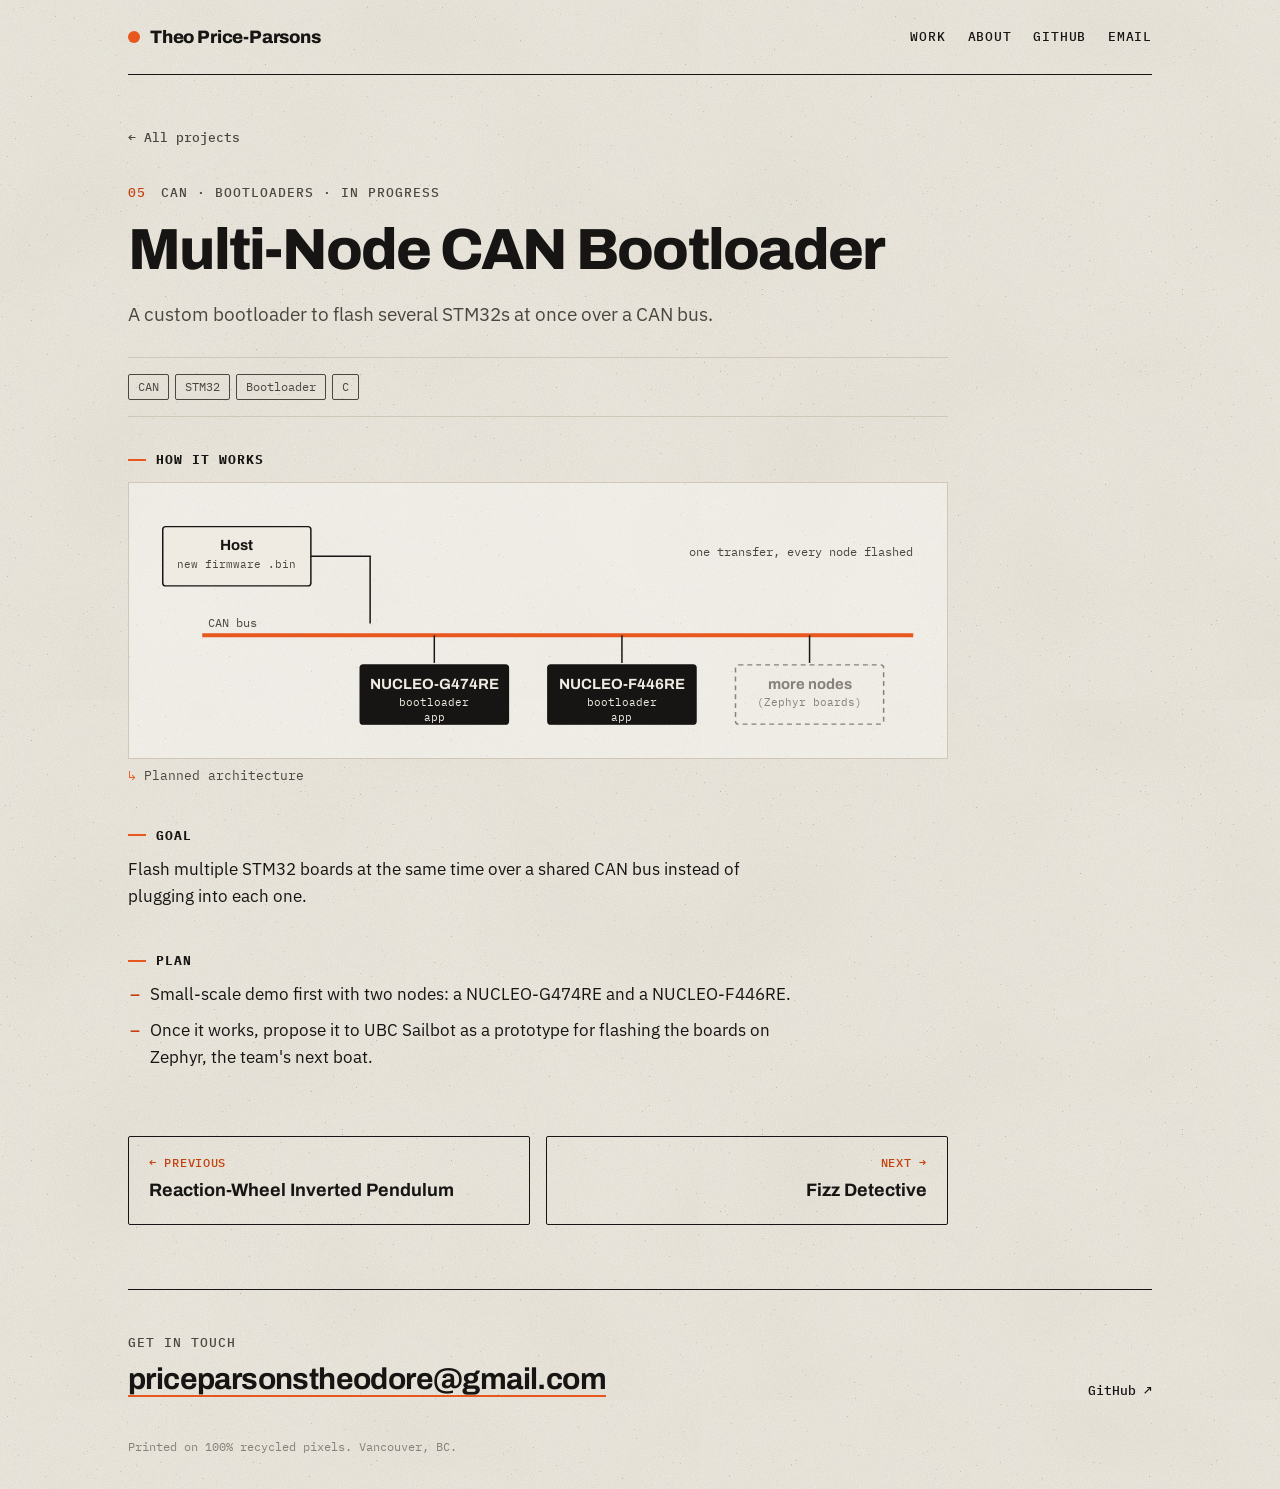
==== projects/can-bootloader.html @ 2ad0d04d "Add project pages, photos and diagrams" ====
<!DOCTYPE html>
<html lang="en">
<head>
<meta charset="UTF-8">
<meta name="viewport" content="width=device-width, initial-scale=1.0">
<title>Multi-Node CAN Bootloader · Theo Price-Parsons</title>
<meta name="description" content="Theo Price-Parsons. Engineering Physics at UBC. Motor control, embedded firmware, PCBs and robotics.">
<link rel="preconnect" href="https://fonts.googleapis.com">
<link rel="preconnect" href="https://fonts.gstatic.com" crossorigin>
<link href="https://fonts.googleapis.com/css2?family=Archivo:wght@500;700;800&family=IBM+Plex+Mono:wght@400;500&family=IBM+Plex+Sans:ital,wght@0,400;0,500;1,400&display=swap" rel="stylesheet">
<link rel="stylesheet" href="../style.css">
</head>
<body>
<div class="sheet">
<header class="top">
  <a class="mark" href="../index.html">Theo Price-Parsons</a>
  <nav><a href="../index.html#work">Work</a><a href="../index.html#about">About</a><a href="https://github.com/TheodorePriceParsons" target="_blank" rel="noopener">GitHub</a><a href="mailto:priceparsonstheodore@gmail.com">Email</a></nav>
</header>

<article class="project">
  <a class="back" href="../index.html#work">← All projects</a>
  <p class="label"><span class="hl-n">05</span> CAN · Bootloaders · In progress</p>
  <h1>Multi-Node CAN Bootloader</h1>
  <p class="intro">A custom bootloader to flash several STM32s at once over a CAN bus.</p>
  <div class="meta"><div class="tags"><span>CAN</span><span>STM32</span><span>Bootloader</span><span>C</span></div></div>
  <div class="photos n0"></div>
  <section class="dgs"><h2 class="dg-h">How it works</h2><figure class="diagram"><div class="dg-scroll"><svg viewBox="0 0 800 250" role="img" aria-label="Planned architecture"><defs><marker id="ah" viewBox="0 0 10 10" refX="9" refY="5" markerWidth="7" markerHeight="7" orient="auto-start-reverse"><path d="M0,1 L10,5 L0,9 z" class="ahd"/></marker></defs><g class="bx "><rect x="20" y="30" width="150" height="60" rx="3"/><text class="bt" x="95.0" y="54.0">Host</text><text class="bs" x="95.0" y="72.0">new firmware .bin</text></g><path class="ar" d="M170,60 L230,60 L230,128"/><path class="bus" d="M60,140 L780,140"/><text class="nt" x="66" y="132" text-anchor="start">CAN bus</text><path class="ar" d="M295,140 L295,168"/><g class="bx mcu"><rect x="220" y="170" width="150" height="60" rx="3"/><text class="bt" x="295.0" y="194.0">NUCLEO-G474RE</text><text class="bs" x="295.0" y="212.0">bootloader </text><text class="bs" x="295.0" y="227.0"> app</text></g><path class="ar" d="M485,140 L485,168"/><g class="bx mcu"><rect x="410" y="170" width="150" height="60" rx="3"/><text class="bt" x="485.0" y="194.0">NUCLEO-F446RE</text><text class="bs" x="485.0" y="212.0">bootloader </text><text class="bs" x="485.0" y="227.0"> app</text></g><path class="ar" d="M675,140 L675,168"/><g class="bx dash"><rect x="600" y="170" width="150" height="60" rx="3"/><text class="bt" x="675.0" y="194.0">more nodes</text><text class="bs" x="675.0" y="212.0">(Zephyr boards)</text></g><text class="nt" x="780" y="60" text-anchor="end">one transfer, every node flashed</text></svg></div><figcaption>Planned architecture</figcaption></figure></section>
  <div class="body">
<h2>Goal</h2><p>Flash multiple STM32 boards at the same time over a shared CAN bus instead of plugging into each one.</p>
<h2>Plan</h2><ul><li>Small-scale demo first with two nodes: a NUCLEO-G474RE and a NUCLEO-F446RE.</li><li>Once it works, propose it to UBC Sailbot as a prototype for flashing the boards on Zephyr, the team's next boat.</li></ul>
  </div>
  <nav class="pn">
    <a href="reaction-wheel.html"><small>← Previous</small><b>Reaction-Wheel Inverted Pendulum</b></a>
    <a class="r" href="fizz-detective.html"><small>Next →</small><b>Fizz Detective</b></a>
  </nav>
</article>
<footer class="foot">
  <div><span class="label">Get in touch</span><a class="big" href="mailto:priceparsonstheodore@gmail.com">priceparsonstheodore@gmail.com</a></div>
  <div class="foot-links"><a href="https://github.com/TheodorePriceParsons" target="_blank" rel="noopener">GitHub ↗</a><!-- <a href="resume.pdf" target="_blank">Resume ↗</a> --><!-- <a href="https://www.linkedin.com/in/YOUR-HANDLE" target="_blank" rel="noopener">LinkedIn ↗</a> --></div>
  <p class="fine">Printed on 100% recycled pixels. Vancouver, BC.</p>
</footer>
</div>
</body>
</html>
---- style.css ----
/* Recycled paper theme: off-white fibre paper, black ink, one orange. */
:root{
  --paper:#efebe2;
  --paper-2:#e6e1d5;
  --ink:#161513;
  --ink-2:#4a4740;
  --ink-3:#86817a;
  --rule:#cfc8b9;
  --orange:#e8571e;
  --orange-ink:#c2410c;
  --sans:"IBM Plex Sans",system-ui,-apple-system,"Segoe UI",sans-serif;
  --head:"Archivo","IBM Plex Sans",system-ui,sans-serif;
  --mono:"IBM Plex Mono",ui-monospace,Menlo,Consolas,monospace;
}
*{box-sizing:border-box}
html{scroll-behavior:smooth}
body{
  margin:0;color:var(--ink);font:400 17px/1.6 var(--sans);
  background-color:var(--paper);
  /* paper grain + faint fibres, all generated, no image files */
  background-image:
    url("data:image/svg+xml;utf8,<svg xmlns='http://www.w3.org/2000/svg' width='260' height='260'><filter id='n'><feTurbulence type='fractalNoise' baseFrequency='.85' numOctaves='3' stitchTiles='stitch'/><feColorMatrix values='0 0 0 0 .35  0 0 0 0 .32  0 0 0 0 .26  0 0 0 .55 0'/></filter><rect width='100%' height='100%' filter='url(%23n)' opacity='.38'/></svg>"),
    url("data:image/svg+xml;utf8,<svg xmlns='http://www.w3.org/2000/svg' width='420' height='420'><filter id='f'><feTurbulence type='fractalNoise' baseFrequency='.55' numOctaves='2' seed='11'/><feColorMatrix values='0 0 0 0 .30  0 0 0 0 .26  0 0 0 0 .20  0 0 0 14 -11.2'/></filter><rect width='100%' height='100%' filter='url(%23f)' opacity='.55'/></svg>"),
    url("data:image/svg+xml;utf8,<svg xmlns='http://www.w3.org/2000/svg' width='700' height='700'><filter id='m'><feTurbulence type='fractalNoise' baseFrequency='.006' numOctaves='2' seed='3'/><feColorMatrix values='0 0 0 0 .55  0 0 0 0 .50  0 0 0 0 .40  0 0 0 .9 -.3'/></filter><rect width='100%' height='100%' filter='url(%23m)' opacity='.18'/></svg>");
  -webkit-font-smoothing:antialiased;
}
::selection{background:var(--orange);color:#fff}
a{color:inherit}
.sheet{max-width:1080px;margin:0 auto;padding:0 28px}

/* header */
.top{display:flex;justify-content:space-between;align-items:center;gap:20px;padding:26px 0;border-bottom:1.5px solid var(--ink)}
.mark{font:800 18px/1 var(--head);text-decoration:none;letter-spacing:-.01em;display:flex;align-items:center;gap:10px}
.mark::before{content:"";width:12px;height:12px;background:var(--orange);border-radius:50%}
.top nav{display:flex;gap:22px;font:500 13px/1 var(--mono);text-transform:uppercase;letter-spacing:.06em}
.top nav a{text-decoration:none;padding:4px 0;border-bottom:1.5px solid transparent}
.top nav a:hover{border-color:var(--orange)}

.label{font:500 12.5px/1.4 var(--mono);text-transform:uppercase;letter-spacing:.08em;color:var(--ink-2);margin:0 0 18px}

/* hero */
.hero{padding:88px 0 76px;border-bottom:1px solid var(--rule)}
.hero h1{font:800 clamp(40px,6.4vw,76px)/1.02 var(--head);letter-spacing:-.03em;margin:0 0 28px;max-width:15ch}
.hl{color:var(--orange)}
.intro{font-size:19px;line-height:1.55;color:var(--ink-2);max-width:60ch;margin:0}
.cta{display:flex;gap:12px;margin-top:34px;flex-wrap:wrap}
.btn{display:inline-flex;align-items:center;gap:8px;font:500 14px/1 var(--mono);text-decoration:none;padding:13px 18px;border:1.5px solid var(--ink);border-radius:2px;transition:background .15s,color .15s,border-color .15s}
.btn:hover{background:var(--ink);color:var(--paper)}
.btn.solid{background:var(--ink);color:var(--paper)}
.btn.solid:hover{background:var(--orange);border-color:var(--orange);color:#fff}

/* section headings */
section{padding:64px 0}
.sec{display:flex;justify-content:space-between;align-items:baseline;font:700 13px/1 var(--mono);text-transform:uppercase;letter-spacing:.08em;margin:0 0 8px;padding-bottom:14px;border-bottom:1.5px solid var(--ink)}
.count{color:var(--ink-3);font-weight:400}

/* project index */
.index{display:flex;flex-direction:column}
.row{display:grid;grid-template-columns:52px 1fr 190px 110px 24px;gap:20px;align-items:baseline;padding:22px 0;border-bottom:1px solid var(--rule);text-decoration:none;position:relative}
.row .n{font:500 14px/1 var(--mono);color:var(--orange-ink)}
.row .t b{display:block;font:700 22px/1.2 var(--head);letter-spacing:-.015em}
.row .t small{display:block;margin-top:6px;font-size:15px;color:var(--ink-2);line-height:1.45}
.row .k,.row .s{font:400 12.5px/1.4 var(--mono);color:var(--ink-2);text-transform:uppercase;letter-spacing:.04em}
.row .s{color:var(--ink-3)}
.row .arr{font:500 18px/1 var(--mono);color:var(--ink-3);transition:transform .15s,color .15s}
.row::before{content:"";position:absolute;left:0;top:-1px;height:2px;width:0;background:var(--orange);transition:width .25s}
.row:hover::before{width:100%}
.row:hover .t b{color:var(--orange-ink)}
.row:hover .arr{transform:translateX(4px);color:var(--orange)}

/* toolbox + experience */
.two{display:grid;grid-template-columns:1fr 1fr;gap:56px;border-top:1px solid var(--rule)}
.tools{margin:0}
.tools div{display:grid;grid-template-columns:110px 1fr;gap:16px;padding:14px 0;border-bottom:1px solid var(--rule)}
.tools dt{font:500 12.5px/1.6 var(--mono);text-transform:uppercase;letter-spacing:.05em;color:var(--orange-ink)}
.tools dd{margin:0;font-size:15.5px}
.xp{padding:16px 0;border-bottom:1px solid var(--rule)}
.xp-org{display:block;font:700 19px/1.2 var(--head)}
.xp-role{display:flex;justify-content:space-between;gap:12px;font:400 13px/1.5 var(--mono);color:var(--ink-2);margin-top:4px}
.xp-role em{font-style:normal;color:var(--ink-3)}
.xp p{margin:8px 0 0;font-size:15.5px;color:var(--ink-2)}

/* footer */
.foot{border-top:1.5px solid var(--ink);padding:44px 0 36px;display:grid;grid-template-columns:1fr auto;gap:20px;align-items:end}
.foot .label{display:block;margin-bottom:10px}
.big{font:700 clamp(20px,3vw,30px)/1.2 var(--head);letter-spacing:-.02em;text-decoration:none;border-bottom:2px solid var(--orange);word-break:break-all}
.big:hover{color:var(--orange-ink)}
.foot-links{display:flex;gap:18px;font:500 13px/1 var(--mono)}
.foot-links a{text-decoration:none}
.foot-links a:hover{color:var(--orange-ink)}
.fine{grid-column:1/-1;font:400 12px/1 var(--mono);color:var(--ink-3);margin:24px 0 0}

/* project page */
.project{padding:48px 0 24px;max-width:820px}
.back{display:inline-block;font:500 13px/1 var(--mono);text-decoration:none;color:var(--ink-2);margin-bottom:40px}
.back:hover{color:var(--orange-ink)}
.hl-n{color:var(--orange-ink);margin-right:6px}
.project h1{font:800 clamp(36px,5.4vw,58px)/1.04 var(--head);letter-spacing:-.03em;margin:0 0 20px}
.meta{display:flex;justify-content:space-between;align-items:center;gap:16px;flex-wrap:wrap;margin:28px 0 36px;padding:16px 0;border-top:1px solid var(--rule);border-bottom:1px solid var(--rule)}
.tags{display:flex;flex-wrap:wrap;gap:6px}
.tags span{font:400 12px/1 var(--mono);padding:6px 9px;border:1px solid var(--ink-2);border-radius:2px;color:var(--ink-2)}
.meta .btn{padding:10px 14px;font-size:13px}

.photos{display:grid;gap:14px;margin:0 0 44px}
.photos.n1{grid-template-columns:1fr}
.photos.n2{grid-template-columns:1fr 1fr}
.photos.n3{grid-template-columns:1fr 1fr}
.photos.n3 .ph:first-child{grid-column:1/-1}
.photos.n3 .ph:first-child .frame{aspect-ratio:16/9}
.photos.n0{display:none}
.ph{margin:0}
.frame{position:relative;aspect-ratio:4/3;background:var(--paper-2);border:1px solid var(--rule);overflow:hidden}
.photos.n1 .frame{aspect-ratio:16/9}
.frame img{width:100%;height:100%;object-fit:cover;display:block;filter:saturate(.92) contrast(1.02)}
.nopic{display:none}
.frame.none{border:1.5px dashed var(--ink-3);background:transparent}
.frame.none .nopic{display:flex;position:absolute;inset:0;align-items:center;justify-content:center;font:400 12px/1 var(--mono);color:var(--ink-3);text-transform:uppercase;letter-spacing:.06em}
figcaption{font:400 12.5px/1.4 var(--mono);color:var(--ink-2);margin-top:8px}
figcaption::before{content:"↳ ";color:var(--orange)}

.body h2{font:700 13px/1 var(--mono);text-transform:uppercase;letter-spacing:.08em;margin:44px 0 14px;display:flex;align-items:center;gap:10px}
.body h2::before{content:"";width:18px;height:2px;background:var(--orange)}
.body p{margin:0 0 14px;max-width:68ch}
.body ul{margin:0 0 14px;padding:0;list-style:none;max-width:68ch}
.body li{position:relative;padding-left:22px;margin-bottom:9px}
.body li::before{content:"–";position:absolute;left:2px;color:var(--orange-ink);font-weight:500}
.body code{font:400 .88em var(--mono);background:var(--paper-2);padding:1px 5px}

.pn{display:grid;grid-template-columns:1fr 1fr;gap:16px;margin:64px 0 40px}
.pn a{text-decoration:none;padding:20px;border:1.5px solid var(--ink);border-radius:2px;transition:background .15s,color .15s}
.pn a:hover{background:var(--ink);color:var(--paper)}
.pn a.r{text-align:right}
.pn small{display:block;font:500 12px/1 var(--mono);text-transform:uppercase;letter-spacing:.06em;color:var(--orange-ink);margin-bottom:8px}
.pn a:hover small{color:var(--orange)}
.pn b{font:700 18px/1.25 var(--head)}

/* mobile */
@media (max-width:820px){
  .row{grid-template-columns:36px 1fr 20px;gap:12px}
  .row .k,.row .s{display:none}
  .two{grid-template-columns:1fr;gap:28px}
  .foot{grid-template-columns:1fr}
}
@media (max-width:560px){
  body{font-size:16px}
  .sheet{padding:0 18px}
  .top{flex-direction:column;align-items:flex-start;gap:14px}
  .top nav{gap:16px}
  .hero{padding:56px 0 52px}
  .intro{font-size:17px}
  .photos.n2,.photos.n3{grid-template-columns:1fr}
  .tools div{grid-template-columns:1fr;gap:4px}
  .pn{grid-template-columns:1fr}
  .pn a.r{text-align:left}
}
@media print{body{background:#fff}.top nav,.cta,.pn{display:none}}

/* featured cards */
.featured{display:grid;grid-template-columns:repeat(3,1fr);gap:22px;margin:22px 0 56px}
.card{text-decoration:none;display:flex;flex-direction:column;border:1.5px solid var(--ink);border-radius:2px;background:rgba(255,255,255,.28);transition:transform .2s,box-shadow .2s}
.card:hover{transform:translateY(-3px);box-shadow:6px 6px 0 var(--orange)}
.cover{aspect-ratio:4/3;overflow:hidden;border-bottom:1.5px solid var(--ink);background:var(--paper-2)}
.cover img{width:100%;height:100%;object-fit:cover;display:block;filter:saturate(.9);transition:transform .4s}
.card:hover .cover img{transform:scale(1.03)}
.cbody{padding:18px 18px 20px;display:flex;flex-direction:column;gap:8px;flex:1}
.cbody .n{font:500 11.5px/1.3 var(--mono);text-transform:uppercase;letter-spacing:.06em;color:var(--orange-ink)}
.cbody b{font:700 22px/1.15 var(--head);letter-spacing:-.015em}
.cbody small{font-size:14.5px;line-height:1.45;color:var(--ink-2)}
.cbody .go{margin-top:auto;padding-top:10px;font:500 12.5px/1 var(--mono)}
.card:hover .go{color:var(--orange-ink)}
.sec.more{margin-top:8px}

/* video + photo links */
.frame video{width:100%;height:100%;object-fit:cover;display:block;background:#111}
.frame a{display:block;width:100%;height:100%}

/* diagrams */
.dgs{padding:0;margin:0 0 8px}
.dg-h{font:700 13px/1 var(--mono);text-transform:uppercase;letter-spacing:.08em;margin:0 0 16px;display:flex;align-items:center;gap:10px}
.dg-h::before{content:"";width:18px;height:2px;background:var(--orange)}
.diagram{margin:0 0 26px}
.dg-scroll{border:1px solid var(--rule);background:rgba(255,255,255,.35);padding:14px;overflow-x:auto}
.diagram svg{display:block;width:100%;min-width:620px;height:auto}
.bx rect{fill:var(--paper);stroke:var(--ink);stroke-width:1.5}
.bx.acc rect{stroke:var(--orange);stroke-width:2;fill:#f7e3d6}
.bx.mcu rect{fill:var(--ink);stroke:var(--ink)}
.bx.mcu .bt,.bx.mcu .bs,.nt.inv{fill:var(--paper)}
.bx.dash rect{stroke-dasharray:5 4;fill:none;stroke:var(--ink-3)}
.bx.dash .bt,.bx.dash .bs{fill:var(--ink-3)}
.bt{font:700 15px var(--head);text-anchor:middle;fill:var(--ink)}
.bs{font:400 11.5px var(--mono);text-anchor:middle;fill:var(--ink-2)}
.ar{fill:none;stroke:var(--ink);stroke-width:1.5}
.ar.dash{stroke-dasharray:5 4;stroke:var(--ink-3)}
.ahd{fill:var(--ink)}
.al{font:500 11.5px var(--mono);fill:var(--orange-ink)}
.nt{font:400 12px var(--mono);fill:var(--ink-2)}
.nt.big{font-size:14px;fill:var(--ink)}
.sm circle{fill:var(--paper);stroke:var(--ink);stroke-width:1.5}
.sm text{font:500 13px var(--sans);text-anchor:middle;fill:var(--ink)}
.grp rect{fill:none;stroke:var(--ink-3);stroke-dasharray:3 4;stroke-width:1.2}
.grp text{font:500 11.5px var(--mono);fill:var(--ink-3);text-transform:uppercase;letter-spacing:.06em}
.bus{stroke:var(--orange);stroke-width:4}

@media (max-width:900px){.featured{grid-template-columns:1fr 1fr}}
@media (max-width:560px){.featured{grid-template-columns:1fr}}

.frame.fit{background:var(--paper-2)}
.frame.fit img{object-fit:contain;filter:none}
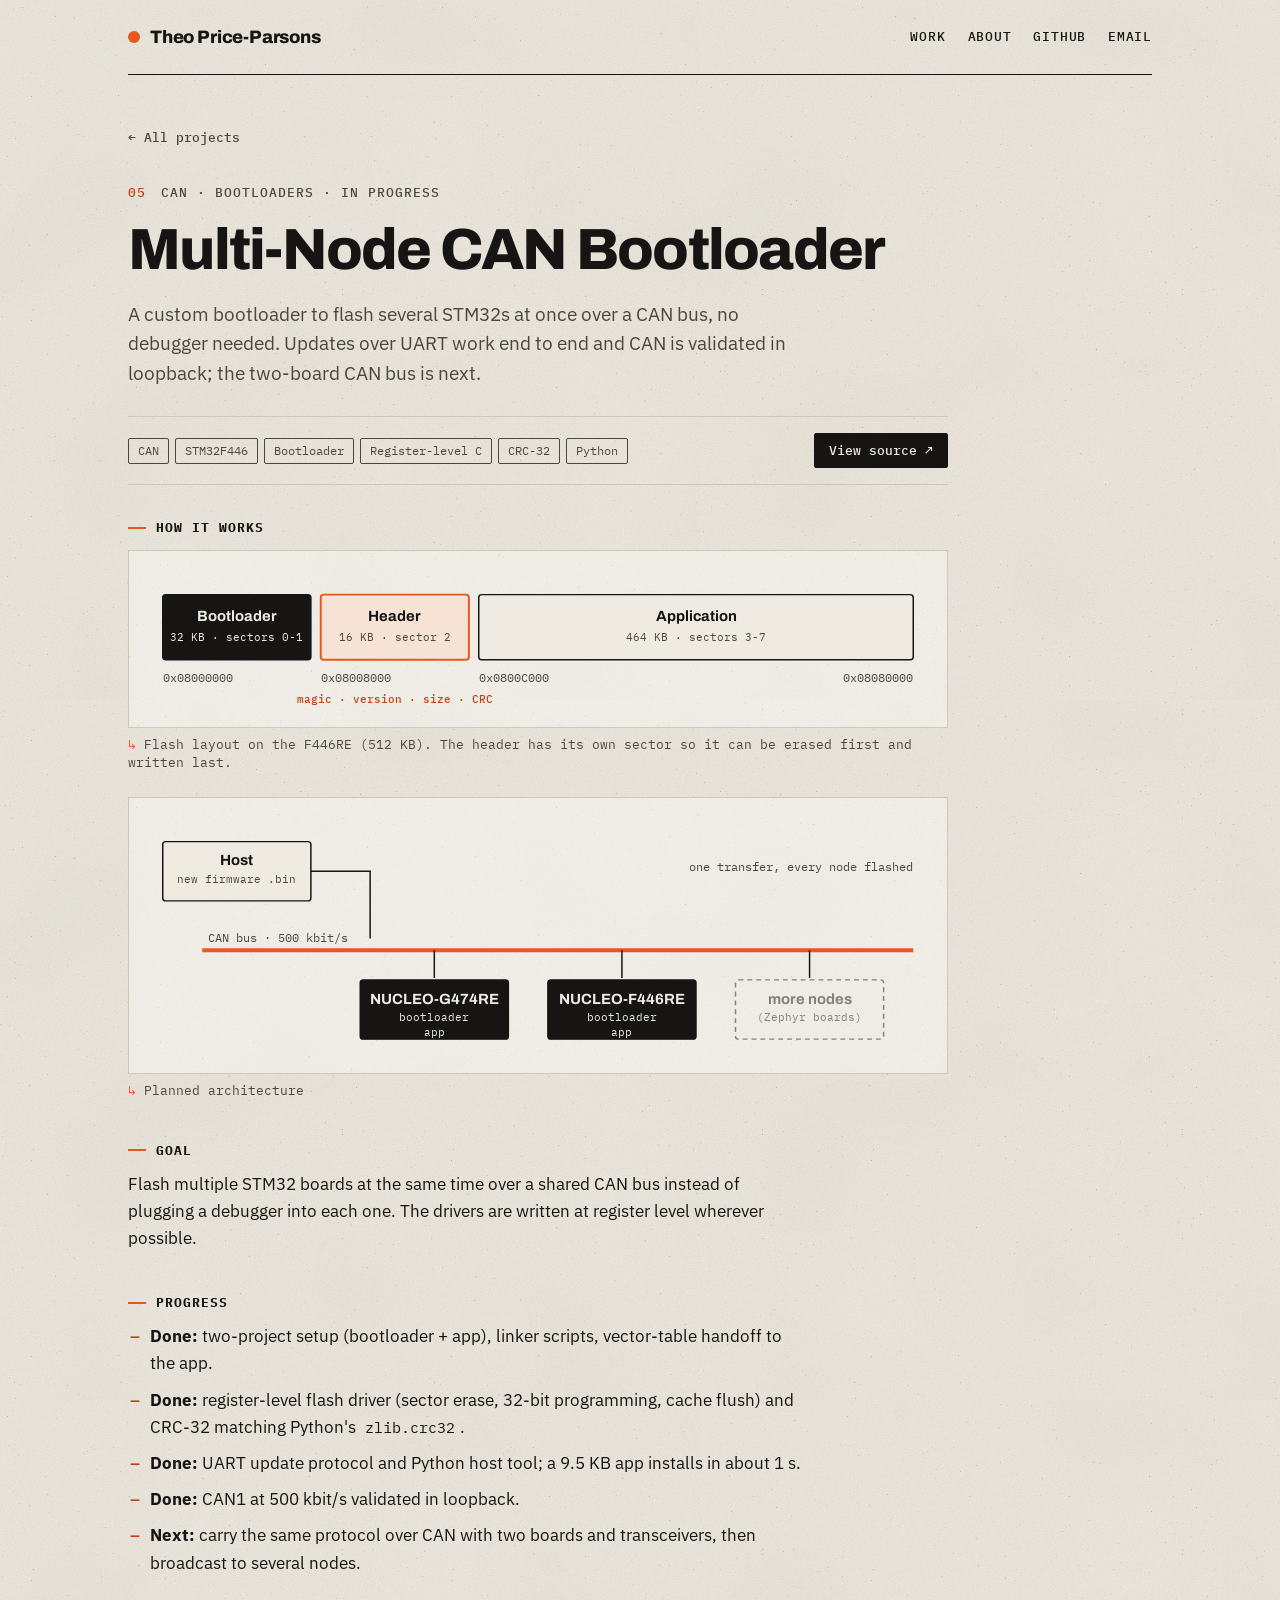
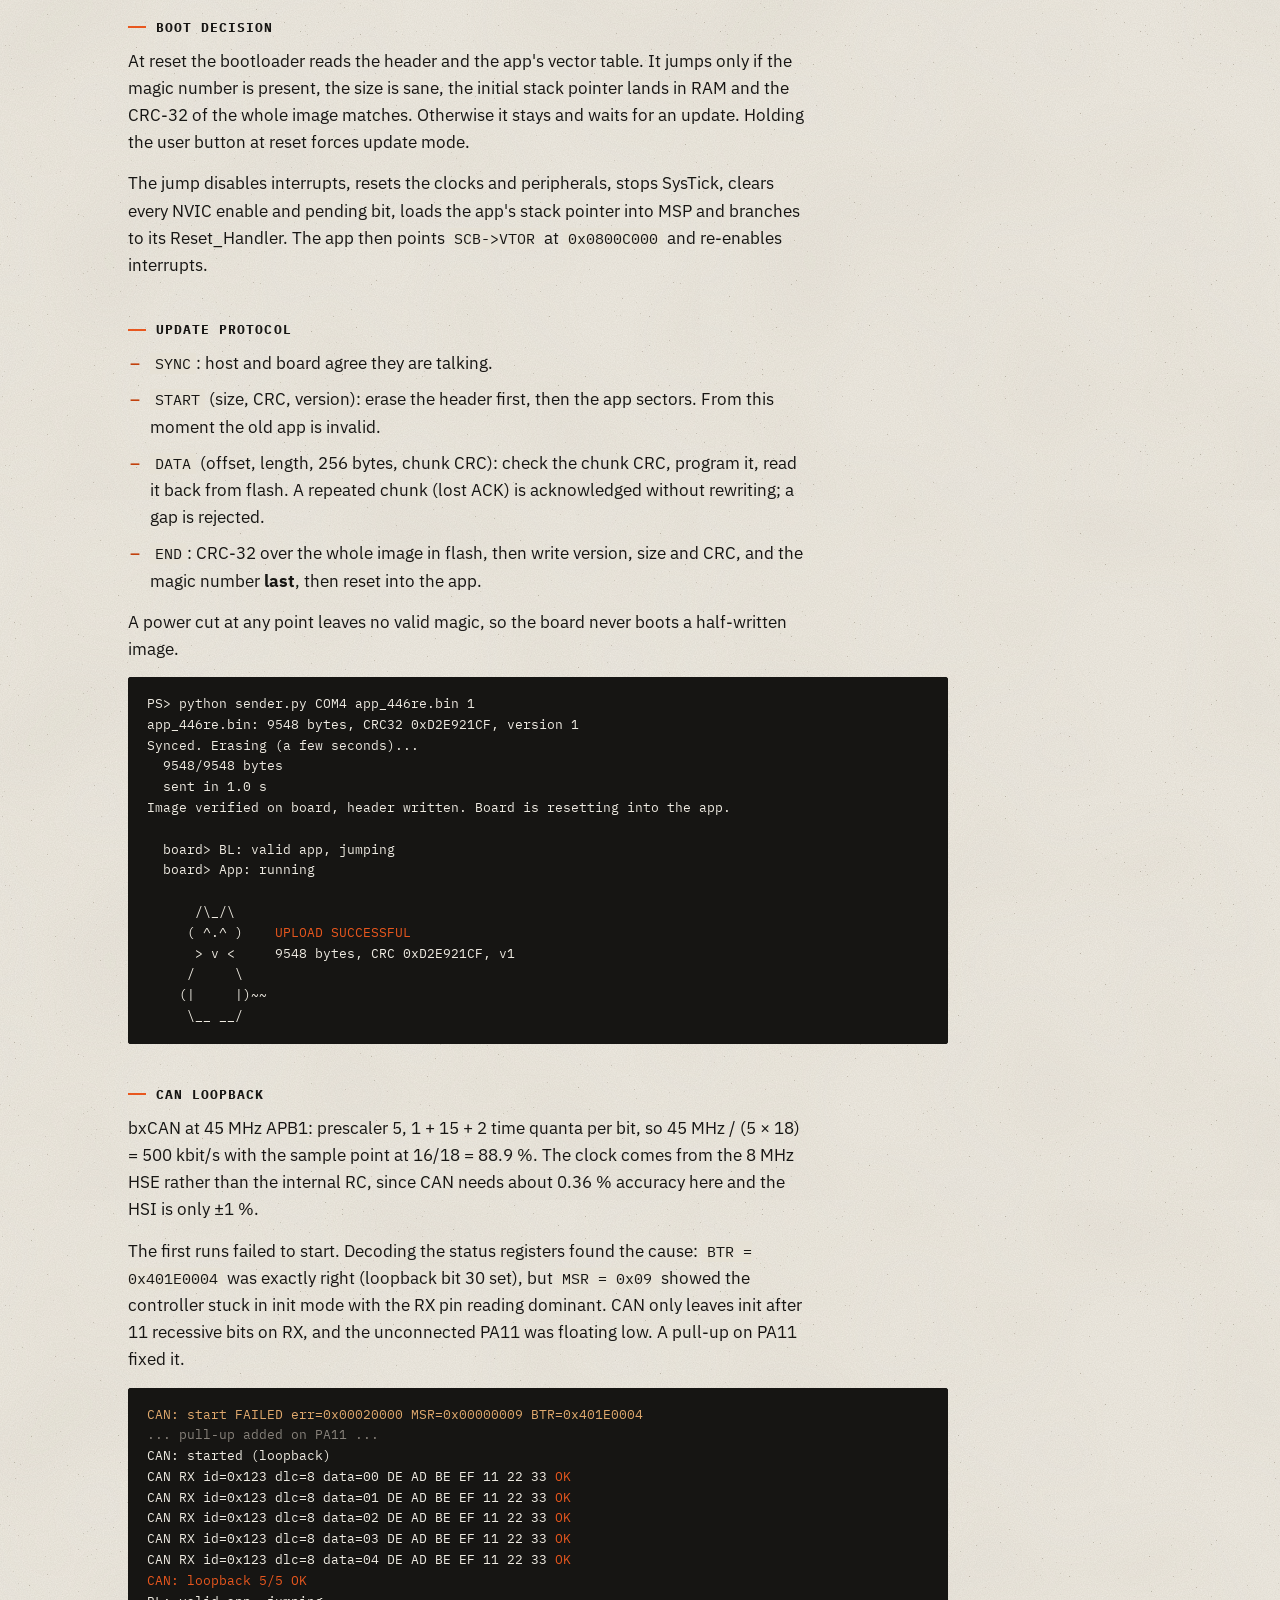
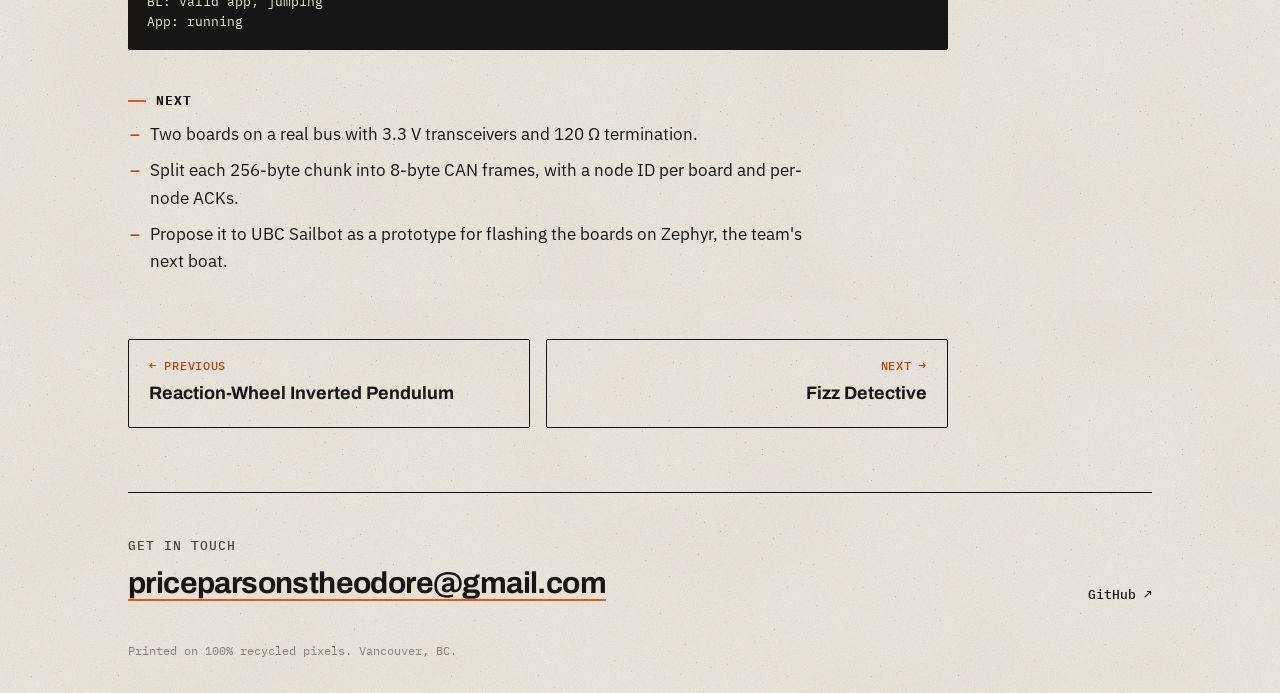
==== commit 82b563b0: "CAN bootloader: progress, flash map, loopback results" ====
--- a/projects/can-bootloader.html
+++ b/projects/can-bootloader.html
@@ -21,13 +21,62 @@
   <a class="back" href="../index.html#work">← All projects</a>
   <p class="label"><span class="hl-n">05</span> CAN · Bootloaders · In progress</p>
   <h1>Multi-Node CAN Bootloader</h1>
-  <p class="intro">A custom bootloader to flash several STM32s at once over a CAN bus.</p>
-  <div class="meta"><div class="tags"><span>CAN</span><span>STM32</span><span>Bootloader</span><span>C</span></div></div>
+  <p class="intro">A custom bootloader to flash several STM32s at once over a CAN bus, no debugger needed. Updates over UART work end to end and CAN is validated in loopback; the two-board CAN bus is next.</p>
+  <div class="meta"><div class="tags"><span>CAN</span><span>STM32F446</span><span>Bootloader</span><span>Register-level C</span><span>CRC-32</span><span>Python</span></div><a class="btn solid" href="https://github.com/TheodorePriceParsons/CAN_bootloader" target="_blank" rel="noopener">View source ↗</a></div>
   <div class="photos n0"></div>
-  <section class="dgs"><h2 class="dg-h">How it works</h2><figure class="diagram"><div class="dg-scroll"><svg viewBox="0 0 800 250" role="img" aria-label="Planned architecture"><defs><marker id="ah" viewBox="0 0 10 10" refX="9" refY="5" markerWidth="7" markerHeight="7" orient="auto-start-reverse"><path d="M0,1 L10,5 L0,9 z" class="ahd"/></marker></defs><g class="bx "><rect x="20" y="30" width="150" height="60" rx="3"/><text class="bt" x="95.0" y="54.0">Host</text><text class="bs" x="95.0" y="72.0">new firmware .bin</text></g><path class="ar" d="M170,60 L230,60 L230,128"/><path class="bus" d="M60,140 L780,140"/><text class="nt" x="66" y="132" text-anchor="start">CAN bus</text><path class="ar" d="M295,140 L295,168"/><g class="bx mcu"><rect x="220" y="170" width="150" height="60" rx="3"/><text class="bt" x="295.0" y="194.0">NUCLEO-G474RE</text><text class="bs" x="295.0" y="212.0">bootloader </text><text class="bs" x="295.0" y="227.0"> app</text></g><path class="ar" d="M485,140 L485,168"/><g class="bx mcu"><rect x="410" y="170" width="150" height="60" rx="3"/><text class="bt" x="485.0" y="194.0">NUCLEO-F446RE</text><text class="bs" x="485.0" y="212.0">bootloader </text><text class="bs" x="485.0" y="227.0"> app</text></g><path class="ar" d="M675,140 L675,168"/><g class="bx dash"><rect x="600" y="170" width="150" height="60" rx="3"/><text class="bt" x="675.0" y="194.0">more nodes</text><text class="bs" x="675.0" y="212.0">(Zephyr boards)</text></g><text class="nt" x="780" y="60" text-anchor="end">one transfer, every node flashed</text></svg></div><figcaption>Planned architecture</figcaption></figure></section>
+  <section class="dgs"><h2 class="dg-h">How it works</h2>
+<figure class="diagram"><div class="dg-scroll"><svg viewBox="0 0 800 150" role="img" aria-label="Flash memory map"><g class="bx mcu"><rect x="20" y="30" width="150" height="66" rx="3"/><text class="bt" x="95" y="57">Bootloader</text><text class="bs" x="95" y="77">32 KB · sectors 0-1</text></g><g class="bx acc"><rect x="180" y="30" width="150" height="66" rx="3"/><text class="bt" x="255" y="57">Header</text><text class="bs" x="255" y="77">16 KB · sector 2</text></g><g class="bx"><rect x="340" y="30" width="440" height="66" rx="3"/><text class="bt" x="560" y="57">Application</text><text class="bs" x="560" y="77">464 KB · sectors 3-7</text></g><text class="nt" x="20" y="118" text-anchor="start">0x08000000</text><text class="nt" x="180" y="118" text-anchor="start">0x08008000</text><text class="nt" x="340" y="118" text-anchor="start">0x0800C000</text><text class="nt" x="780" y="118" text-anchor="end">0x08080000</text><text class="al" x="255" y="140" text-anchor="middle">magic · version · size · CRC</text></svg></div><figcaption>Flash layout on the F446RE (512 KB). The header has its own sector so it can be erased first and written last.</figcaption></figure>
+<figure class="diagram"><div class="dg-scroll"><svg viewBox="0 0 800 250" role="img" aria-label="Planned architecture"><g class="bx "><rect x="20" y="30" width="150" height="60" rx="3"/><text class="bt" x="95.0" y="54.0">Host</text><text class="bs" x="95.0" y="72.0">new firmware .bin</text></g><path class="ar" d="M170,60 L230,60 L230,128"/><path class="bus" d="M60,140 L780,140"/><text class="nt" x="66" y="132" text-anchor="start">CAN bus · 500 kbit/s</text><path class="ar" d="M295,140 L295,168"/><g class="bx mcu"><rect x="220" y="170" width="150" height="60" rx="3"/><text class="bt" x="295.0" y="194.0">NUCLEO-G474RE</text><text class="bs" x="295.0" y="212.0">bootloader</text><text class="bs" x="295.0" y="227.0">app</text></g><path class="ar" d="M485,140 L485,168"/><g class="bx mcu"><rect x="410" y="170" width="150" height="60" rx="3"/><text class="bt" x="485.0" y="194.0">NUCLEO-F446RE</text><text class="bs" x="485.0" y="212.0">bootloader</text><text class="bs" x="485.0" y="227.0">app</text></g><path class="ar" d="M675,140 L675,168"/><g class="bx dash"><rect x="600" y="170" width="150" height="60" rx="3"/><text class="bt" x="675.0" y="194.0">more nodes</text><text class="bs" x="675.0" y="212.0">(Zephyr boards)</text></g><text class="nt" x="780" y="60" text-anchor="end">one transfer, every node flashed</text></svg></div><figcaption>Planned architecture</figcaption></figure></section>
   <div class="body">
-<h2>Goal</h2><p>Flash multiple STM32 boards at the same time over a shared CAN bus instead of plugging into each one.</p>
-<h2>Plan</h2><ul><li>Small-scale demo first with two nodes: a NUCLEO-G474RE and a NUCLEO-F446RE.</li><li>Once it works, propose it to UBC Sailbot as a prototype for flashing the boards on Zephyr, the team's next boat.</li></ul>
+<h2>Goal</h2><p>Flash multiple STM32 boards at the same time over a shared CAN bus instead of plugging a debugger into each one. The drivers are written at register level wherever possible.</p>
+
+<h2>Progress</h2><ul>
+<li><b>Done:</b> two-project setup (bootloader + app), linker scripts, vector-table handoff to the app.</li>
+<li><b>Done:</b> register-level flash driver (sector erase, 32-bit programming, cache flush) and CRC-32 matching Python's <code>zlib.crc32</code>.</li>
+<li><b>Done:</b> UART update protocol and Python host tool; a 9.5 KB app installs in about 1 s.</li>
+<li><b>Done:</b> CAN1 at 500 kbit/s validated in loopback.</li>
+<li><b>Next:</b> carry the same protocol over CAN with two boards and transceivers, then broadcast to several nodes.</li>
+</ul>
+
+<h2>Boot decision</h2><p>At reset the bootloader reads the header and the app's vector table. It jumps only if the magic number is present, the size is sane, the initial stack pointer lands in RAM and the CRC-32 of the whole image matches. Otherwise it stays and waits for an update. Holding the user button at reset forces update mode.</p><p>The jump disables interrupts, resets the clocks and peripherals, stops SysTick, clears every NVIC enable and pending bit, loads the app's stack pointer into MSP and branches to its Reset_Handler. The app then points <code>SCB-&gt;VTOR</code> at <code>0x0800C000</code> and re-enables interrupts.</p>
+
+<h2>Update protocol</h2><ul>
+<li><code>SYNC</code>: host and board agree they are talking.</li>
+<li><code>START</code> (size, CRC, version): erase the header first, then the app sectors. From this moment the old app is invalid.</li>
+<li><code>DATA</code> (offset, length, 256 bytes, chunk CRC): check the chunk CRC, program it, read it back from flash. A repeated chunk (lost ACK) is acknowledged without rewriting; a gap is rejected.</li>
+<li><code>END</code>: CRC-32 over the whole image in flash, then write version, size and CRC, and the magic number <b>last</b>, then reset into the app.</li>
+</ul><p>A power cut at any point leaves no valid magic, so the board never boots a half-written image.</p>
+<div class="term">PS&gt; python sender.py COM4 app_446re.bin 1
+app_446re.bin: 9548 bytes, CRC32 0xD2E921CF, version 1
+Synced. Erasing (a few seconds)...
+  9548/9548 bytes
+  sent in 1.0 s
+Image verified on board, header written. Board is resetting into the app.
+
+  board&gt; BL: valid app, jumping
+  board&gt; App: running
+
+      /\_/\
+     ( ^.^ )    <span class="ok">UPLOAD SUCCESSFUL</span>
+      &gt; v &lt;     9548 bytes, CRC 0xD2E921CF, v1
+     /     \
+    (|     |)~~
+     \__ __/</div>
+
+<h2>CAN loopback</h2><p>bxCAN at 45 MHz APB1: prescaler 5, 1 + 15 + 2 time quanta per bit, so 45 MHz / (5 × 18) = 500 kbit/s with the sample point at 16/18 = 88.9 %. The clock comes from the 8 MHz HSE rather than the internal RC, since CAN needs about 0.36 % accuracy here and the HSI is only ±1 %.</p><p>The first runs failed to start. Decoding the status registers found the cause: <code>BTR = 0x401E0004</code> was exactly right (loopback bit 30 set), but <code>MSR = 0x09</code> showed the controller stuck in init mode with the RX pin reading dominant. CAN only leaves init after 11 recessive bits on RX, and the unconnected PA11 was floating low. A pull-up on PA11 fixed it.</p>
+<div class="term"><span class="err">CAN: start FAILED err=0x00020000 MSR=0x00000009 BTR=0x401E0004</span>
+<span class="dim">... pull-up added on PA11 ...</span>
+CAN: started (loopback)
+CAN RX id=0x123 dlc=8 data=00 DE AD BE EF 11 22 33 <span class="ok">OK</span>
+CAN RX id=0x123 dlc=8 data=01 DE AD BE EF 11 22 33 <span class="ok">OK</span>
+CAN RX id=0x123 dlc=8 data=02 DE AD BE EF 11 22 33 <span class="ok">OK</span>
+CAN RX id=0x123 dlc=8 data=03 DE AD BE EF 11 22 33 <span class="ok">OK</span>
+CAN RX id=0x123 dlc=8 data=04 DE AD BE EF 11 22 33 <span class="ok">OK</span>
+<span class="ok">CAN: loopback 5/5 OK</span>
+BL: valid app, jumping
+App: running</div>
+
+<h2>Next</h2><ul><li>Two boards on a real bus with 3.3 V transceivers and 120 Ω termination.</li><li>Split each 256-byte chunk into 8-byte CAN frames, with a node ID per board and per-node ACKs.</li><li>Propose it to UBC Sailbot as a prototype for flashing the boards on Zephyr, the team's next boat.</li></ul>
   </div>
   <nav class="pn">
     <a href="reaction-wheel.html"><small>← Previous</small><b>Reaction-Wheel Inverted Pendulum</b></a>
--- a/style.css
+++ b/style.css
@@ -206,3 +206,9 @@
 
 .frame.fit{background:var(--paper-2)}
 .frame.fit img{object-fit:contain;filter:none}
+
+/* terminal output blocks */
+.term{margin:0 0 26px;border:1.5px solid var(--ink);border-radius:2px;background:var(--ink);color:var(--paper);font:400 13px/1.6 var(--mono);padding:16px 18px;overflow-x:auto;white-space:pre}
+.term .ok{color:var(--orange)}
+.term .dim{color:var(--ink-3)}
+.term .err{color:#e0a96d}
